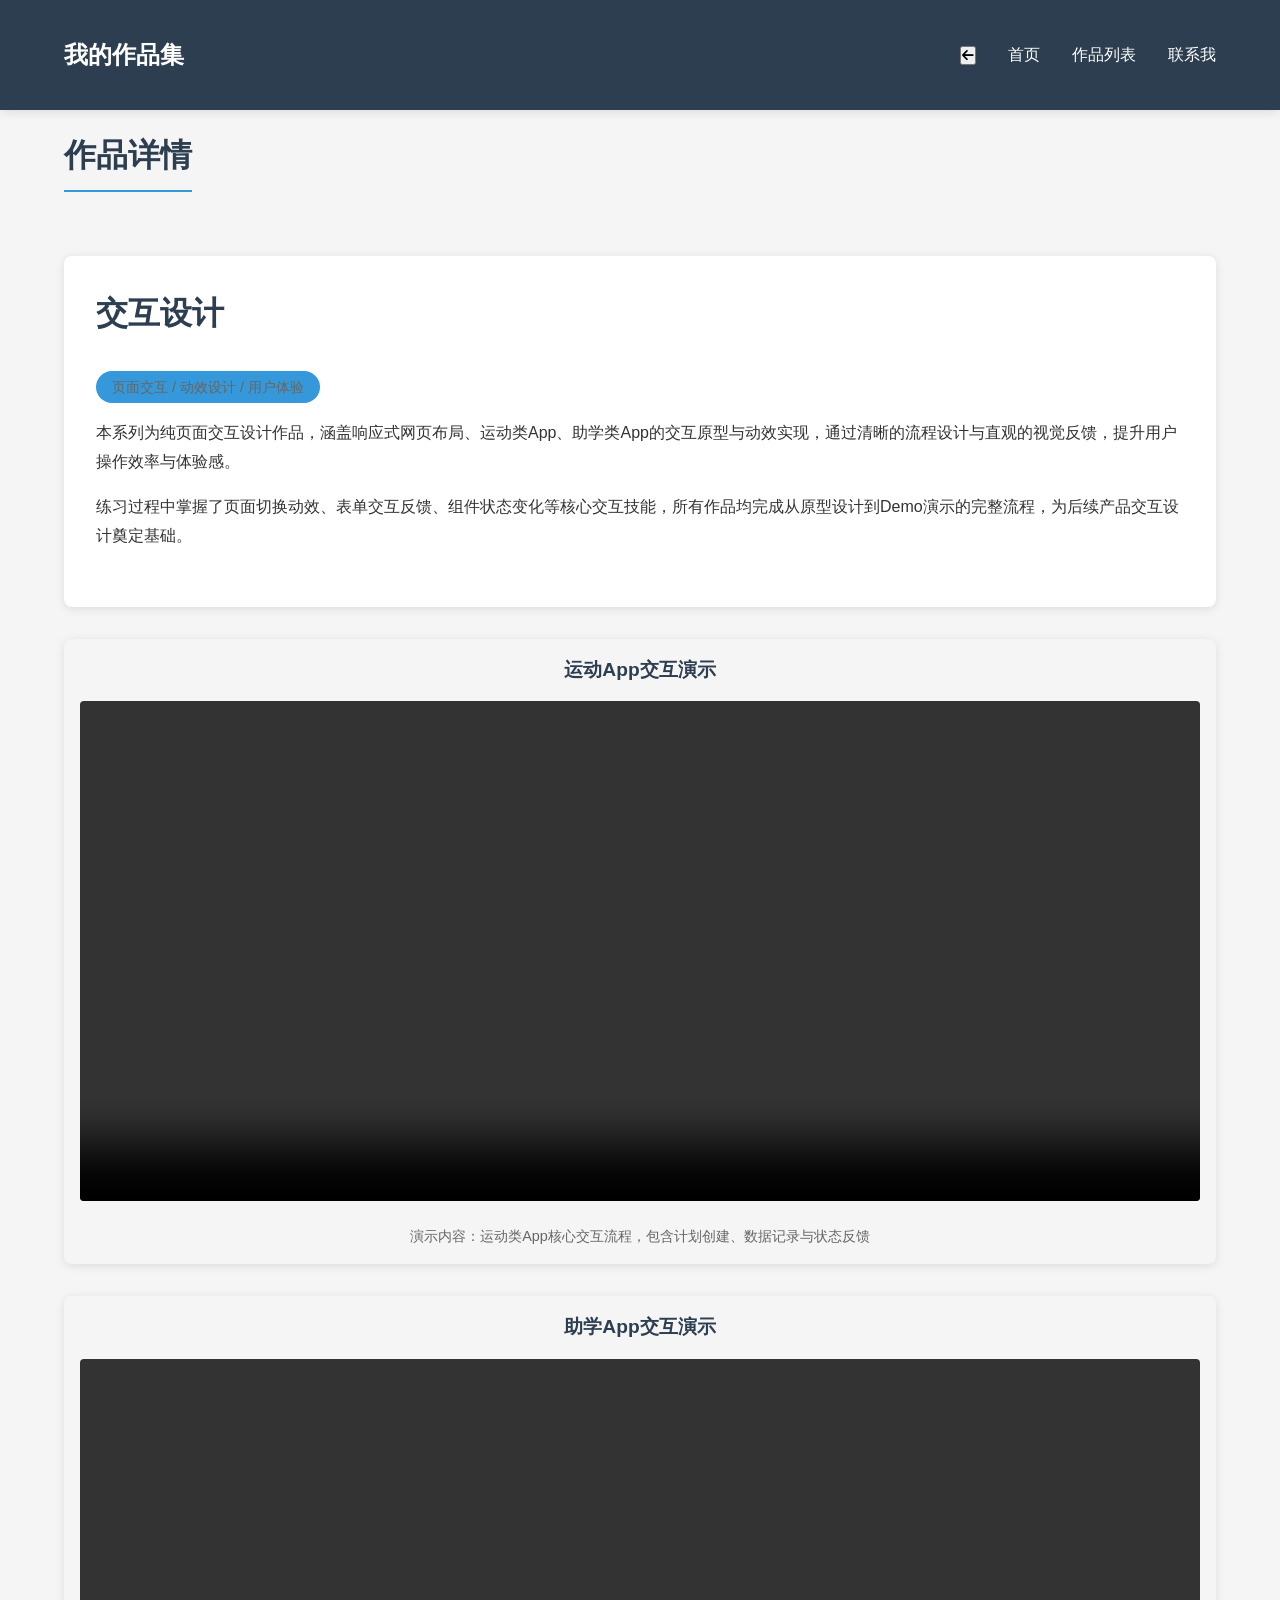
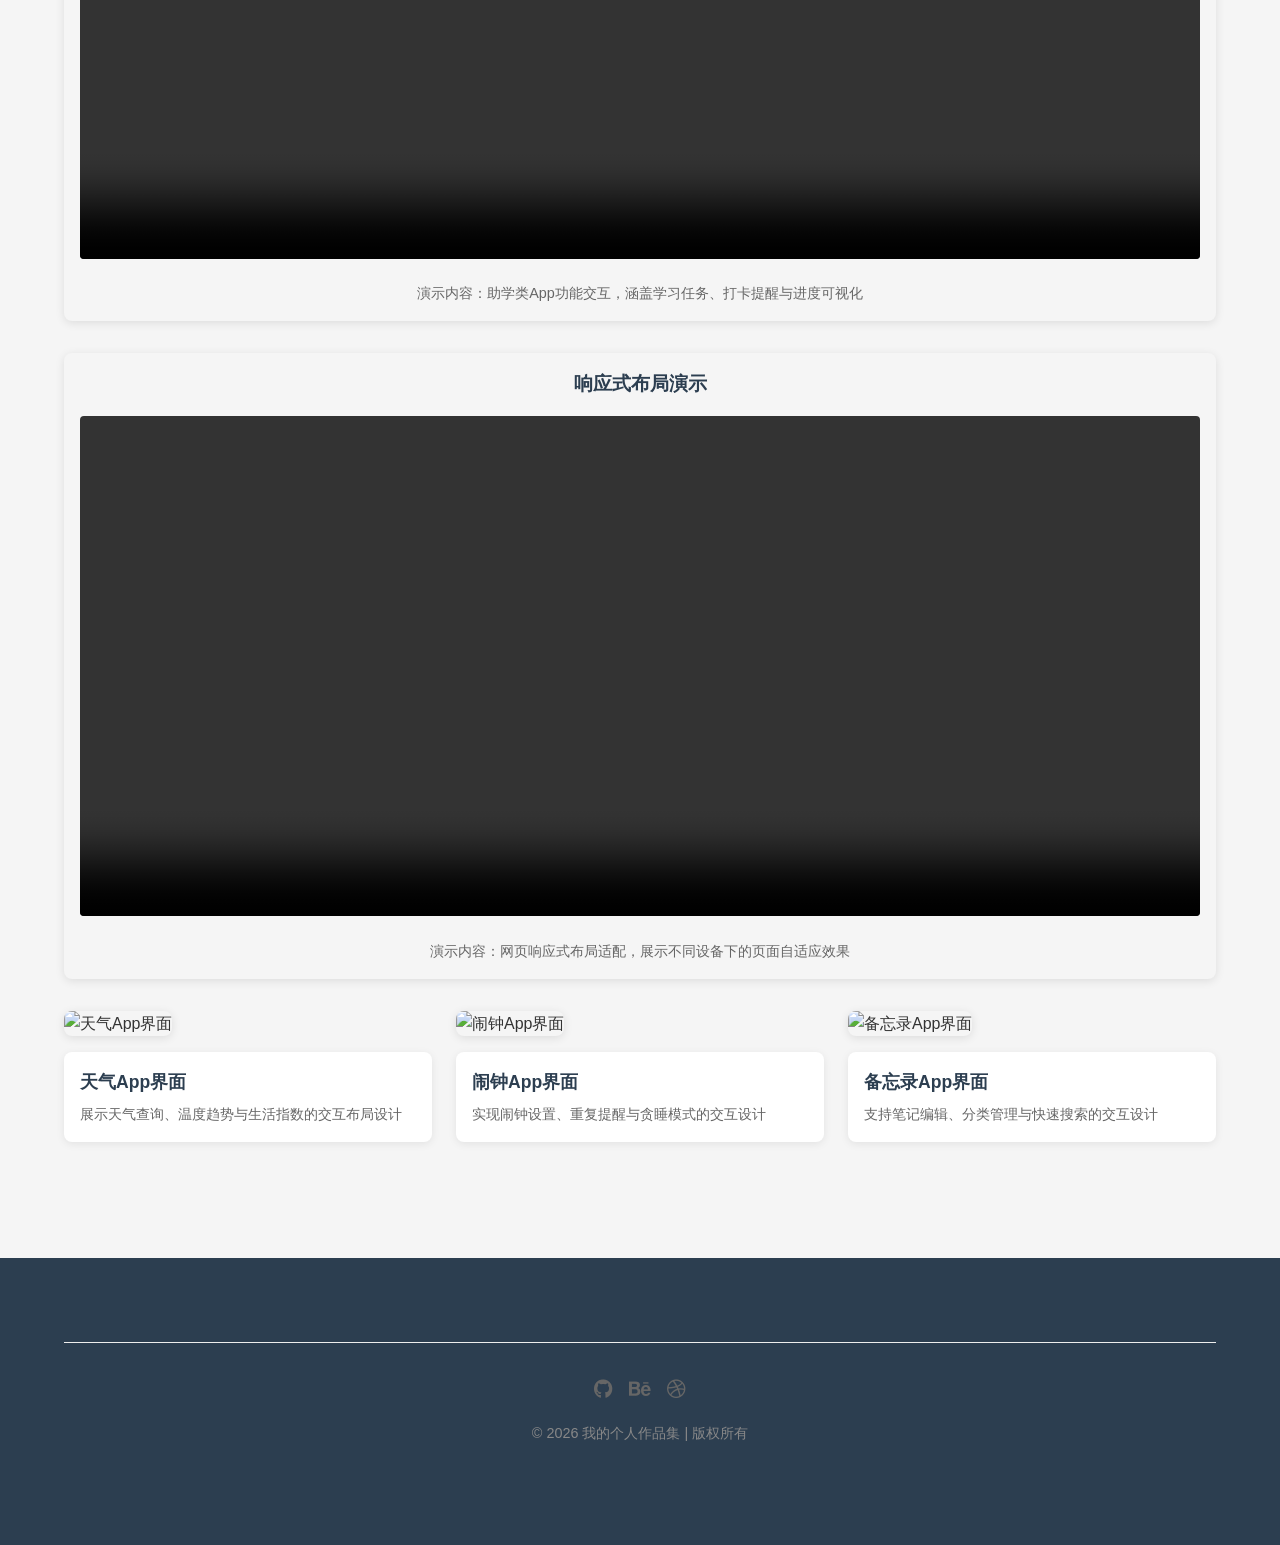
==== work-detail-interaction.html @ 2df8d317 "上传作品集网站文件" ====
<!DOCTYPE html>
<html lang="zh-CN">
<head>
  <meta charset="UTF-8">
  <meta name="viewport" content="width=device-width, initial-scale=1.0">
  <title>个人作品集 - 交互设计</title>
  <link rel="stylesheet" href="css/style.css">
  <link rel="stylesheet" href="https://cdnjs.cloudflare.com/ajax/libs/font-awesome/6.4.0/css/all.min.css">
  <script src="js/common.js"></script>
  <style>
    /* 交互设计详情页专属样式 */
    .container {
      width: 90%;
      max-width: 1200px;
      margin: 0 auto;
      padding: 20px 0;
    }
    /* 视频容器样式 */
    .video-container {
      margin: 2rem 0;
      width: 100%;
      background: #f5f5f5;
      border-radius: 8px;
      padding: 1rem;
      box-shadow: 0 2px 10px rgba(0,0,0,0.1);
    }
    .video-container:not(:last-of-type) {
      margin-bottom: 2rem;
    }
    .video-container video {
      width: 100%;
      height: auto;
      border-radius: 4px;
      max-height: 500px;
    }
    .video-title {
      text-align: center;
      color: #2c3e50;
      margin-bottom: 1rem;
      font-size: 1.2rem;
    }
    .video-desc {
      margin-top: 1rem;
      color: #666;
      font-size: 0.9rem;
      text-align: center;
    }
    /* 三张图片并排样式 */
    .images-row {
      margin: 2rem 0;
      display: grid;
      grid-template-columns: repeat(3, 1fr);
      gap: 1.5rem;
    }
    .image-item {
      width: 100%;
    }
    .image-item img {
      width: 100%;
      height: 850px; /* 适配竖版图片高度 */
      border-radius: 8px;
      box-shadow: 0 2px 10px rgba(0,0,0,0.1);
      object-fit: cover;
      cursor: pointer;
      background-color: #f5f5f5;
    }
    .image-desc {
      padding: 1rem;
      background: #fff;
      border-radius: 8px;
      box-shadow: 0 2px 8px rgba(0,0,0,0.08);
      margin-top: 1rem;
    }
    .image-desc h4 {
      color: #2c3e50;
      margin-bottom: 0.5rem;
      font-size: 1.1rem;
    }
    .image-desc p {
      color: #666;
      font-size: 0.9rem;
      line-height: 1.5;
    }
    /* 响应式适配（小屏自动变一列） */
    @media (max-width: 768px) {
      .images-row {
        grid-template-columns: 1fr;
      }
      .image-item img {
        height: auto;
        max-height: 500px;
      }
      .video-container video {
        max-height: 300px;
      }
    }
  </style>
</head>
<body>
<!-- 导航栏 -->
<header>
  <div class="container">
    <nav class="navbar">
      <a href="index.html" class="logo">我的作品集</a>
      <ul class="nav-links">
        <li><button class="back-btn" onclick="goBack()"><i class="fas fa-arrow-left"></i></button></li>
        <li><a href="index.html">首页</a></li>
        <li><a href="works.html">作品列表</a></li>
        <li><a href="contact.html">联系我</a></li>
      </ul>
    </nav>
  </div>
</header>

<!-- 主内容区 -->
<main class="container">
  <h1 class="section-title">作品详情</h1>

  <!-- 1. 文字介绍（置顶） -->
  <div class="work-detail" style="margin: 2rem 0;">
    <div class="work-detail-content">
      <h2>交互设计</h2>
      <span class="category" style="display: inline-block; margin: 1rem 0; color: #666;">页面交互 / 动效设计 / 用户体验</span>
      <p style="line-height: 1.8; color: #333; margin-bottom: 1rem;">
        本系列为纯页面交互设计作品，涵盖响应式网页布局、运动类App、助学类App的交互原型与动效实现，通过清晰的流程设计与直观的视觉反馈，提升用户操作效率与体验感。
      </p>
      <p style="line-height: 1.8; color: #333;">
        练习过程中掌握了页面切换动效、表单交互反馈、组件状态变化等核心交互技能，所有作品均完成从原型设计到Demo演示的完整流程，为后续产品交互设计奠定基础。
      </p>
    </div>
  </div>

  <!-- 2. 第一个视频：运动app演示 -->
  <div class="video-container">
    <h3 class="video-title">运动App交互演示</h3>
    <video controls>
      <source src="/MyPortfolio/videos/运动app演示.mp4" type="video/mp4">
      您的浏览器不支持HTML5视频播放，请更换现代浏览器重试（本地文件可直接打开查看）
    </video>
    <p class="video-desc">演示内容：运动类App核心交互流程，包含计划创建、数据记录与状态反馈</p>
  </div>

  <!-- 3. 第二个视频：助学app演示 -->
  <div class="video-container">
    <h3 class="video-title">助学App交互演示</h3>
    <video controls>
      <source src="/MyPortfolio/videos/助学app演示.mp4" type="video/mp4">
      您的浏览器不支持HTML5视频播放，请更换现代浏览器重试
    </video>
    <p class="video-desc">演示内容：助学类App功能交互，涵盖学习任务、打卡提醒与进度可视化</p>
  </div>

  <!-- 4. 第三个视频：响应式布局演示（移到最后） -->
  <div class="video-container">
    <h3 class="video-title">响应式布局演示</h3>
    <video controls>
      <source src="/MyPortfolio/videos/响应式布局演示.mp4" type="video/mp4">
      您的浏览器不支持HTML5视频播放，请更换现代浏览器重试
    </video>
    <p class="video-desc">演示内容：网页响应式布局适配，展示不同设备下的页面自适应效果</p>
  </div>

  <!-- 5. 三张竖版图片并排 -->
  <div class="images-row">
    <!-- 第一张图：天气 -->
    <div class="image-item">
      <img src="/MyPortfolio/images/jiaohusheji/天气.png" alt="天气App界面" onclick="openPreview(this.src)">
      <div class="image-desc">
        <h4>天气App界面</h4>
        <p>展示天气查询、温度趋势与生活指数的交互布局设计</p>
      </div>
    </div>
    <!-- 第二张图：闹钟 -->
    <div class="image-item">
      <img src="/MyPortfolio/images/jiaohusheji/闹钟.png" alt="闹钟App界面" onclick="openPreview(this.src)">
      <div class="image-desc">
        <h4>闹钟App界面</h4>
        <p>实现闹钟设置、重复提醒与贪睡模式的交互设计</p>
      </div>
    </div>
    <!-- 第三张图：备忘录 -->
    <div class="image-item">
      <img src="/MyPortfolio/images/jiaohusheji/备忘录.png" alt="备忘录App界面" onclick="openPreview(this.src)">
      <div class="image-desc">
        <h4>备忘录App界面</h4>
        <p>支持笔记编辑、分类管理与快速搜索的交互设计</p>
      </div>
    </div>
  </div>
</main>

<!-- 图片预览遮罩层 -->
<div class="img-preview-overlay" id="previewOverlay" onclick="closePreview()" style="display: none; position: fixed; top: 0; left: 0; width: 100%; height: 100%; background: rgba(0,0,0,0.8); z-index: 9999; justify-content: center; align-items: center;">
  <span class="close-preview" onclick="closePreview()" style="position: absolute; top: 20px; right: 30px; color: #fff; font-size: 30px; cursor: pointer;">&times;</span>
  <div class="img-preview-content" style="max-width: 90%; max-height: 90%;">
    <img id="previewImg" src="" alt="图片预览" style="width: 100%; height: auto;">
  </div>
</div>

<!-- 页脚 -->
<footer>
  <div class="container">
    <div class="footer-content" style="text-align: center; padding: 2rem 0; border-top: 1px solid #eee; margin-top: 2rem;">
      <ul class="social-links" style="list-style: none; display: flex; justify-content: center; gap: 1rem; margin-bottom: 1rem;">
        <li><a href="#" style="color: #666; font-size: 1.2rem;"><i class="fab fa-github"></i></a></li>
        <li><a href="#" style="color: #666; font-size: 1.2rem;"><i class="fab fa-behance"></i></a></li>
        <li><a href="#" style="color: #666; font-size: 1.2rem;"><i class="fab fa-dribbble"></i></a></li>
      </ul>
      <p style="color: #888; font-size: 0.9rem;">&copy; 2026 我的个人作品集 | 版权所有</p>
    </div>
  </div>
</footer>

<!-- 交互脚本 -->
<script>
  // 返回上一页
  function goBack() {
    window.history.back();
    if (window.history.length === 1) window.location.href = 'index.html';
  }
  // 图片预览
  function openPreview(imgSrc) {
    const overlay = document.getElementById('previewOverlay');
    const previewImg = document.getElementById('previewImg');
    previewImg.src = imgSrc;
    overlay.style.display = 'flex';
    document.body.style.overflow = 'hidden';
  }
  // 关闭预览
  function closePreview() {
    const overlay = document.getElementById('previewOverlay');
    overlay.style.display = 'none';
    document.body.style.overflow = 'auto';
  }
  // ESC键关闭预览
  document.addEventListener('keydown', e => {
    if (e.key === 'Escape') closePreview();
  });
</script>
</body>
</html>
---- css/style.css ----
/* ȫ����ʽ���� */
* {
    margin: 0;
    padding: 0;
    box-sizing: border-box;
    font-family: 'Segoe UI', Tahoma, Geneva, Verdana, sans-serif;
}

/* ȫ�ֱ��� */
:root {
    --primary-color: #2c3e50;
    --secondary-color: #3498db;
    --hover-color: #2980b9;
    --text-color: #333;
    --light-color: #f5f5f5;
    --white-color: #fff;
    --shadow: 0 2px 10px rgba(0,0,0,0.1);
}

/* ҳ�������ʽ */
body {
    color: var(--text-color);
    line-height: 1.6;
    background-color: var(--light-color);
}

.container {
    max-width: 1200px;
    margin: 0 auto;
    padding: 0 20px;
}

/* ��������ʽ */
header {
    background-color: var(--primary-color);
    padding: 1rem 0;
    position: sticky;
    top: 0;
    z-index: 100;
    box-shadow: var(--shadow);
}

.navbar {
    display: flex;
    justify-content: space-between;
    align-items: center;
}

.logo {
    color: var(--white-color);
    font-size: 1.5rem;
    font-weight: bold;
    text-decoration: none;
}

.nav-links {
    display: flex;
    list-style: none;
}

.nav-links li {
    margin-left: 2rem;
}

.nav-links a {
    color: var(--white-color);
    text-decoration: none;
    font-size: 1rem;
    transition: color 0.3s ease;
}

.nav-links a:hover {
    color: var(--secondary-color);
}

/* ����������ʽ */
main {
    padding: 4rem 0;
    min-height: calc(100vh - 180px);
}

.section-title {
    font-size: 2rem;
    margin-bottom: 2rem;
    color: var(--primary-color);
    border-bottom: 2px solid var(--secondary-color);
    padding-bottom: 0.5rem;
    display: inline-block;
}

/* ��ҳ��ʽ */
.hero {
    display: flex;
    align-items: center;
    justify-content: space-between;
    margin-bottom: 4rem;
}

.hero-content {
    flex: 1;
    padding-right: 2rem;
}

.hero-content h1 {
    font-size: 2.5rem;
    margin-bottom: 1rem;
    color: var(--primary-color);
}

.hero-content p {
    font-size: 1.1rem;
    margin-bottom: 2rem;
    color: #666;
}

.cta-btn {
    display: inline-block;
    padding: 0.8rem 2rem;
    background-color: var(--secondary-color);
    color: var(--white-color);
    text-decoration: none;
    border-radius: 4px;
    transition: background-color 0.3s ease;
}

.cta-btn:hover {
    background-color: var(--hover-color);
}

.hero-img {
    flex: 1;
    text-align: center;
}

.hero-img img {
    max-width: 400px;
    border-radius: 8px;
    box-shadow: var(--shadow);
}

.featured-works {
    margin-top: 4rem;
}

.work-card {
    display: inline-block;
    width: 30%;
    margin: 1.5%;
    background-color: var(--white-color);
    border-radius: 8px;
    box-shadow: var(--shadow);
    overflow: hidden;
    transition: transform 0.3s ease;
}

.work-card:hover {
    transform: translateY(-5px);
}

/* �Ż���Ʒ��ƬͼƬ */
.work-card img {
    width: 100%;
    height: 220px; /* ��߸߶ȣ�չʾ������ */
    object-fit: cover;
    transition: transform 0.3s ease;
}

.work-card:hover img {
    transform: scale(1.02);
}

.work-card-content {
    padding: 1.5rem;
}

.work-card h3 {
    margin-bottom: 0.5rem;
    color: var(--primary-color);
}

.work-card p {
    color: #666;
    margin-bottom: 1rem;
}

.view-btn {
    display: inline-block;
    padding: 0.5rem 1.5rem;
    background-color: var(--primary-color);
    color: var(--white-color);
    text-decoration: none;
    border-radius: 4px;
    font-size: 0.9rem;
    transition: background-color 0.3s ease;
}

.view-btn:hover {
    background-color: #1a252f;
}

/* ��Ʒ�б�ҳ��ʽ */
.works-grid {
    display: flex;/* ����Flex���Բ��֣�����Ԫ�أ�work-card���������� */
    flex-wrap: wrap;/* ���ģ���Ԫ�س�����������ʱ�Զ����У��������п�Ƭ�ἷ��һ�� */
    gap: 2rem;
}

.works-grid .work-card {
    width: calc(33.333% - 1.333rem);/* ���ģ�����ÿ����Ƭ�Ŀ��ȣ���֤ÿ��3�� */
    margin: 0;
}

/* ��Ʒ����ҳ��ʽ */
.work-detail {
    display: flex;
    gap: 3rem;
    background-color: var(--white-color);
    padding: 2rem;
    border-radius: 8px;
    box-shadow: var(--shadow);
}

.work-detail-img {
    flex: 1;
}

.work-detail-img img {
    width: 100%;
    border-radius: 8px;
    box-shadow: var(--shadow);
}

.work-detail-content {
    flex: 1;
}

.work-detail-content h2 {
    font-size: 2rem;
    margin-bottom: 1rem;
    color: var(--primary-color);
}

.work-detail-content .category {
    display: inline-block;
    padding: 0.3rem 1rem;
    background-color: var(--secondary-color);
    color: var(--white-color);
    border-radius: 20px;
    font-size: 0.9rem;
    margin-bottom: 1.5rem;
}

.work-detail-content p {
    margin-bottom: 1.5rem;
    line-height: 1.8;
}

/* ========== �����Ż�������ͼƬ������ʽ ========== */
/* ��ƷͼƬ������ʽ���޸�����ͼ��ʾ��ȫ�� */
.work-gallery {
    margin: 2rem 0;
}

.gallery-title {
    font-size: 1.5rem;
    color: var(--primary-color);
    margin-bottom: 1rem;
}

.gallery-grid {
    display: grid;
    grid-template-columns: repeat(auto-fit, minmax(280px, 1fr));
    gap: 1.5rem;
    margin-top: 1rem;
}

.gallery-item {
    border-radius: 8px;
    overflow: hidden;
    cursor: pointer;
    position: relative;
    height: 280px;
    transition: all 0.3s ease;
    background-color: #f5f5f5;
}

.gallery-item img {
    width: 100%;
    height: 100%;
    object-fit: contain; /* ���ģ�������ʾ����ͼ�����ü� */
    object-position: center;
    transition: transform 0.3s ease;
}

.gallery-item:hover img {
    transform: scale(1.05);
}

.gallery-item .caption {
    position: absolute;
    bottom: 0;
    left: 0;
    right: 0;
    padding: 0.8rem;
    background: linear-gradient(transparent, rgba(0,0,0,0.7));
    color: white;
    font-size: 0.9rem;
    opacity: 0;
    transition: opacity 0.3s ease;
}

.gallery-item:hover .caption {
    opacity: 1;
}

/* ����ҳ��ͼ��ʽ�Ż����޸�����ͼ��ʾ��ȫ�� */
.main-work-img {
    width: 100%;
    max-height: 70vh; /* �������߶ȣ�����ռ����Ļ */
    object-fit: contain; /* ���ģ�������ʾ����ͼ */
    object-position: center;
    border-radius: 8px;
    box-shadow: var(--shadow);
    margin-bottom: 2rem;
    cursor: pointer;
    background-color: #f5f5f5;
    overflow-y: auto; /* ����ͼ������� */
}

/* ͼƬԤ�����֣��Ż�����ͼԤ���� */
.img-preview-overlay {
    position: fixed;
    top: 0;
    left: 0;
    right: 0;
    bottom: 0;
    background: rgba(0,0,0,0.9);
    display: none;
    justify-content: center;
    align-items: center;
    z-index: 999;
    padding: 2rem;
}

.img-preview-content {
    max-width: 95%;
    max-height: 95%;
}

.img-preview-content img {
    max-width: 100%;
    max-height: 90vh; /* Ԥ��ͼ��������Ļ�߶� */
    object-fit: contain; /* ���ģ�Ԥ��ʱ������ʾ����ͼ */
    border-radius: 8px;
}

.close-preview {
    position: absolute;
    top: 2rem;
    right: 2rem;
    color: white;
    font-size: 2rem;
    cursor: pointer;
    z-index: 1000;
}

/* ��ϵҳ��ʽ */
.contact-container {
    display: flex;
    gap: 3rem;
}

.contact-info {
    flex: 1;
}

.contact-info .info-item {
    display: flex;
    align-items: center;
    margin-bottom: 2rem;
}

.info-item i {
    font-size: 1.5rem;
    color: var(--secondary-color);
    margin-right: 1rem;
}

.info-item h3 {
    margin-bottom: 0.5rem;
    color: var(--primary-color);
}

.info-item p {
    color: #666;
}

.contact-form {
    flex: 1;
    background-color: var(--white-color);
    padding: 2rem;
    border-radius: 8px;
    box-shadow: var(--shadow);
}

.form-group {
    margin-bottom: 1.5rem;
}

.form-group label {
    display: block;
    margin-bottom: 0.5rem;
    color: var(--primary-color);
    font-weight: 500;
}

.form-group input,
.form-group textarea {
    width: 100%;
    padding: 0.8rem;
    border: 1px solid #ddd;
    border-radius: 4px;
    font-size: 1rem;
    transition: border-color 0.3s ease;
}

.form-group input:focus,
.form-group textarea:focus {
    outline: none;
    border-color: var(--secondary-color);
}

.submit-btn {
    padding: 0.8rem 2rem;
    background-color: var(--secondary-color);
    color: var(--white-color);
    border: none;
    border-radius: 4px;
    font-size: 1rem;
    cursor: pointer;
    transition: background-color 0.3s ease;
}

.submit-btn:hover {
    background-color: var(--hover-color);
}

/* ҳ����ʽ */
footer {
    background-color: var(--primary-color);
    color: var(--white-color);
    padding: 2rem 0;
    text-align: center;
    margin-top: 4rem;
}

.footer-content {
    margin-bottom: 1rem;
}

.social-links {
    list-style: none;
    display: flex;
    justify-content: center;
    gap: 1.5rem;
    margin-bottom: 1.5rem;
}

.social-links a {
    color: var(--white-color);
    font-size: 1.2rem;
    transition: color 0.3s ease;
}

.social-links a:hover {
    color: var(--secondary-color);
}

/* ��Ӧʽ��ʽ */
@media (max-width: 768px) {
    .hero {
        flex-direction: column;
        text-align: center;
    }

    .hero-content {
        padding-right: 0;
        margin-bottom: 2rem;
    }

    .work-card {
        width: 45%;
    }

    .works-grid .work-card {
        width: calc(50% - 1rem);
    }

    .work-detail,
    .contact-container {
        flex-direction: column;
    }

    /* �ƶ���ͼƬ���� */
    .gallery-grid {
        grid-template-columns: repeat(auto-fill, minmax(150px, 1fr));
    }

    .gallery-item {
        height: 220px;
    }

    .main-work-img {
        max-height: 50vh; /* �ƶ��˽�����ͼ�߶� */
    }

    .close-preview {
        top: 1rem;
        right: 1rem;
        font-size: 1.5rem;
    }
}

@media (max-width: 480px) {
    .navbar {
        flex-direction: column;
    }

    .nav-links {
        flex-direction: column;
        text-align: center;
        margin-top: 1rem;
    }

    .nav-links li {
        margin: 0.5rem 0;
    }

    .work-card {
        width: 100%;
    }

    .works-grid .work-card {
        width: 100%;
    }

    .hero-img img {
        max-width: 100%;
    }

    /* С��ͼƬ���� */
    .gallery-grid {
        grid-template-columns: repeat(auto-fill, minmax(100%, 1fr));
    }

    .gallery-item {
        height: 200px;
    }
}
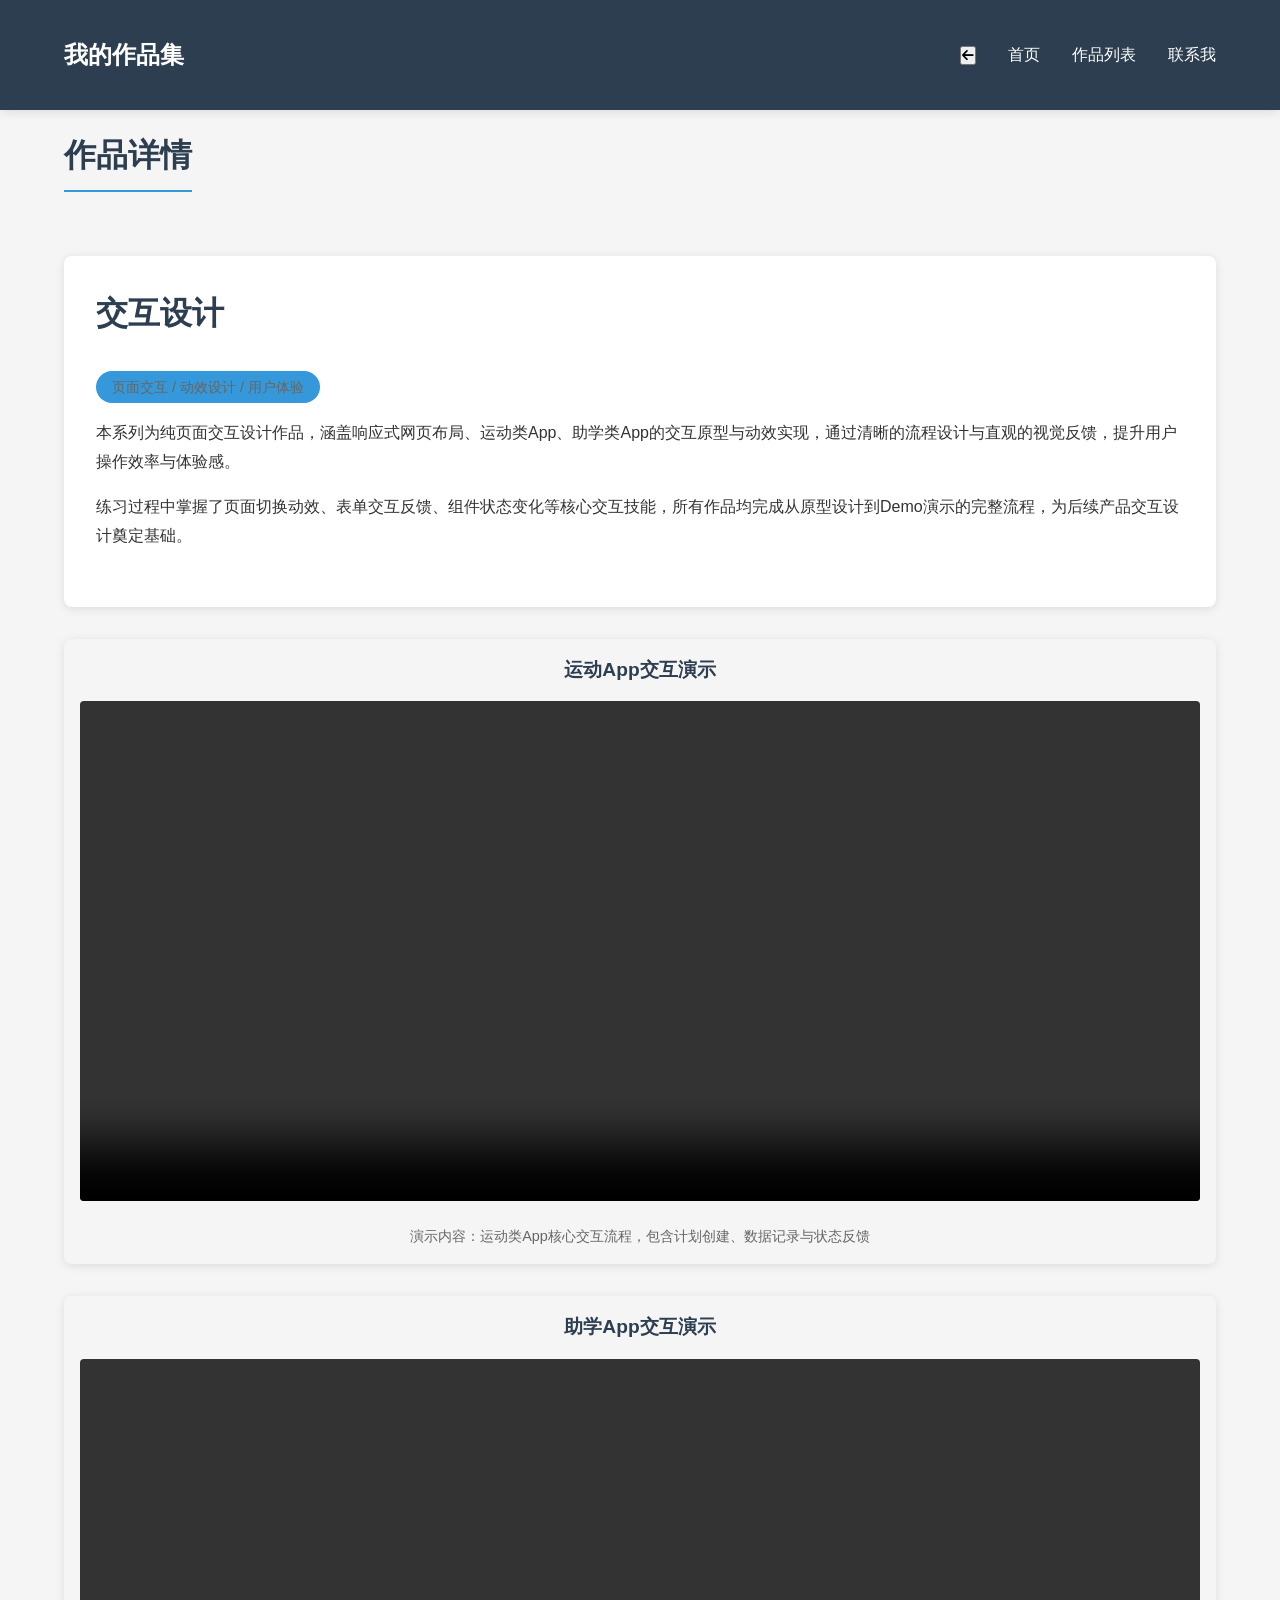
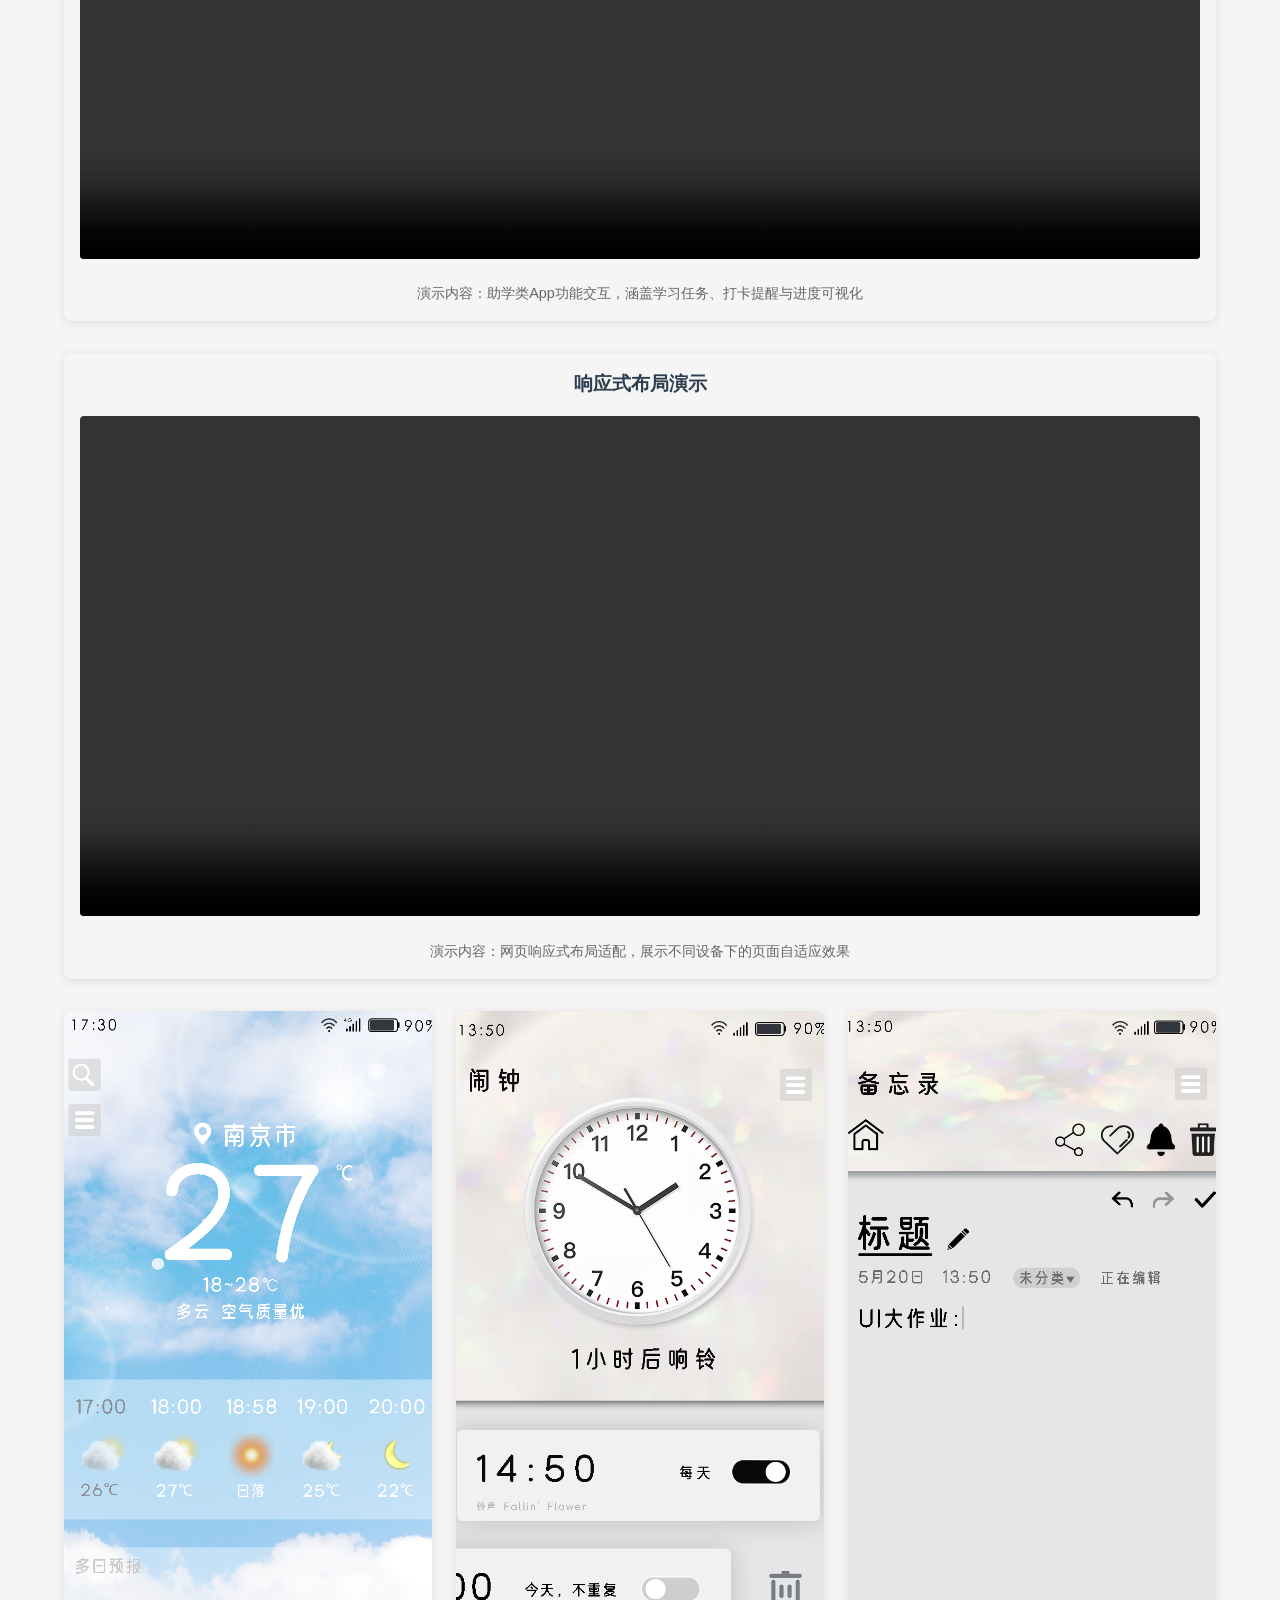
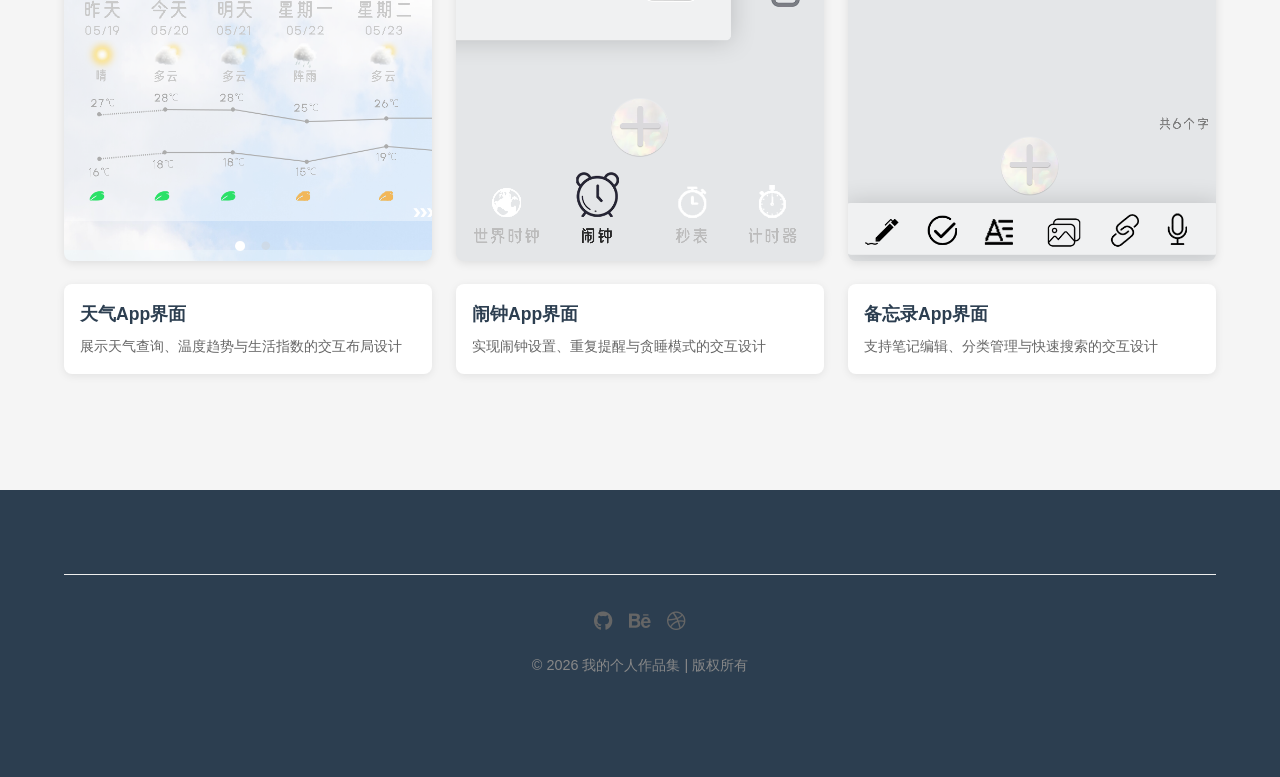
==== commit a71bba45: "Update work-detail-interaction.html" ====
--- a/work-detail-interaction.html
+++ b/work-detail-interaction.html
@@ -164,7 +164,7 @@
   <div class="images-row">
     <!-- 第一张图：天气 -->
     <div class="image-item">
-      <img src="/MyPortfolio/images/jiaohusheji/天气.png" alt="天气App界面" onclick="openPreview(this.src)">
+      <img src="jiaohusheji/天气.png" alt="天气App界面" onclick="openPreview(this.src)">
       <div class="image-desc">
         <h4>天气App界面</h4>
         <p>展示天气查询、温度趋势与生活指数的交互布局设计</p>
@@ -172,7 +172,7 @@
     </div>
     <!-- 第二张图：闹钟 -->
     <div class="image-item">
-      <img src="/MyPortfolio/images/jiaohusheji/闹钟.png" alt="闹钟App界面" onclick="openPreview(this.src)">
+      <img src="jiaohusheji/闹钟.png" alt="闹钟App界面" onclick="openPreview(this.src)">
       <div class="image-desc">
         <h4>闹钟App界面</h4>
         <p>实现闹钟设置、重复提醒与贪睡模式的交互设计</p>
@@ -180,7 +180,7 @@
     </div>
     <!-- 第三张图：备忘录 -->
     <div class="image-item">
-      <img src="/MyPortfolio/images/jiaohusheji/备忘录.png" alt="备忘录App界面" onclick="openPreview(this.src)">
+      <img src="jiaohusheji/备忘录.png" alt="备忘录App界面" onclick="openPreview(this.src)">
       <div class="image-desc">
         <h4>备忘录App界面</h4>
         <p>支持笔记编辑、分类管理与快速搜索的交互设计</p>
@@ -238,4 +238,4 @@
   });
 </script>
 </body>
-</html>+</html>
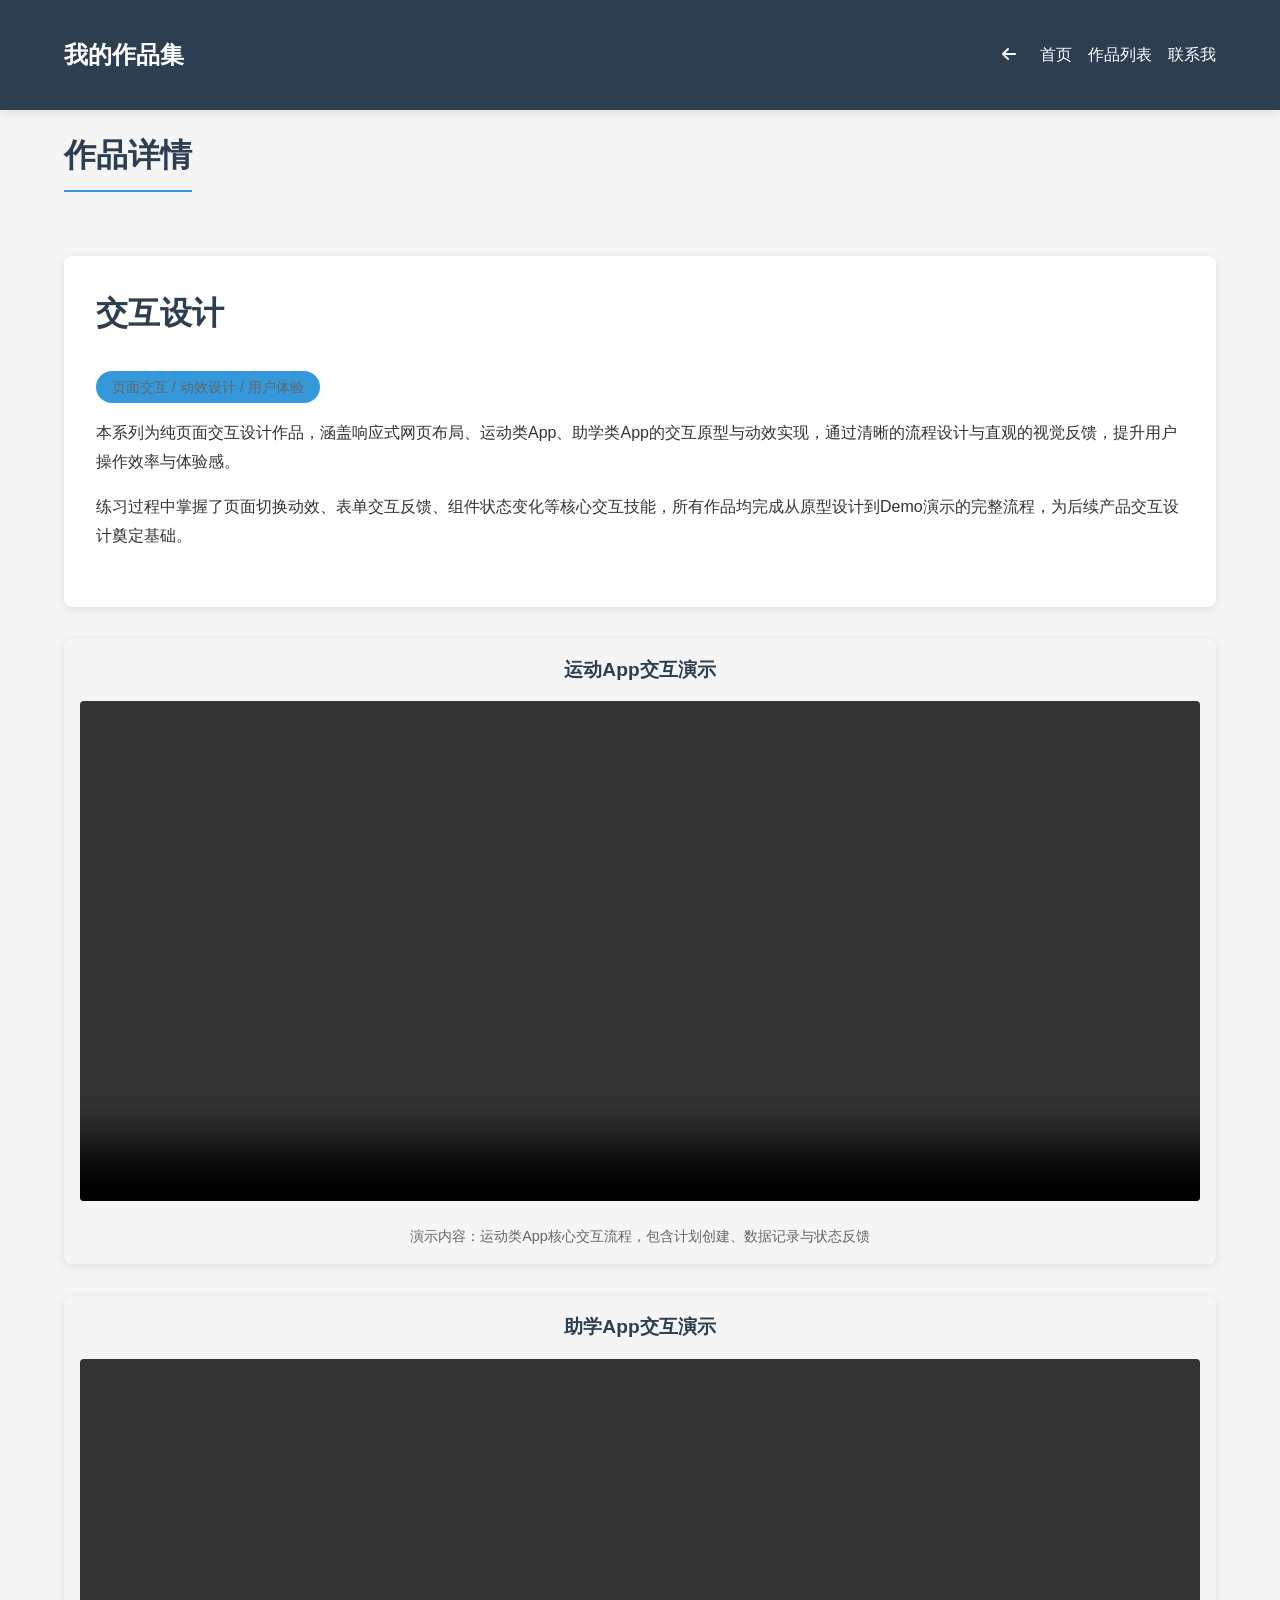
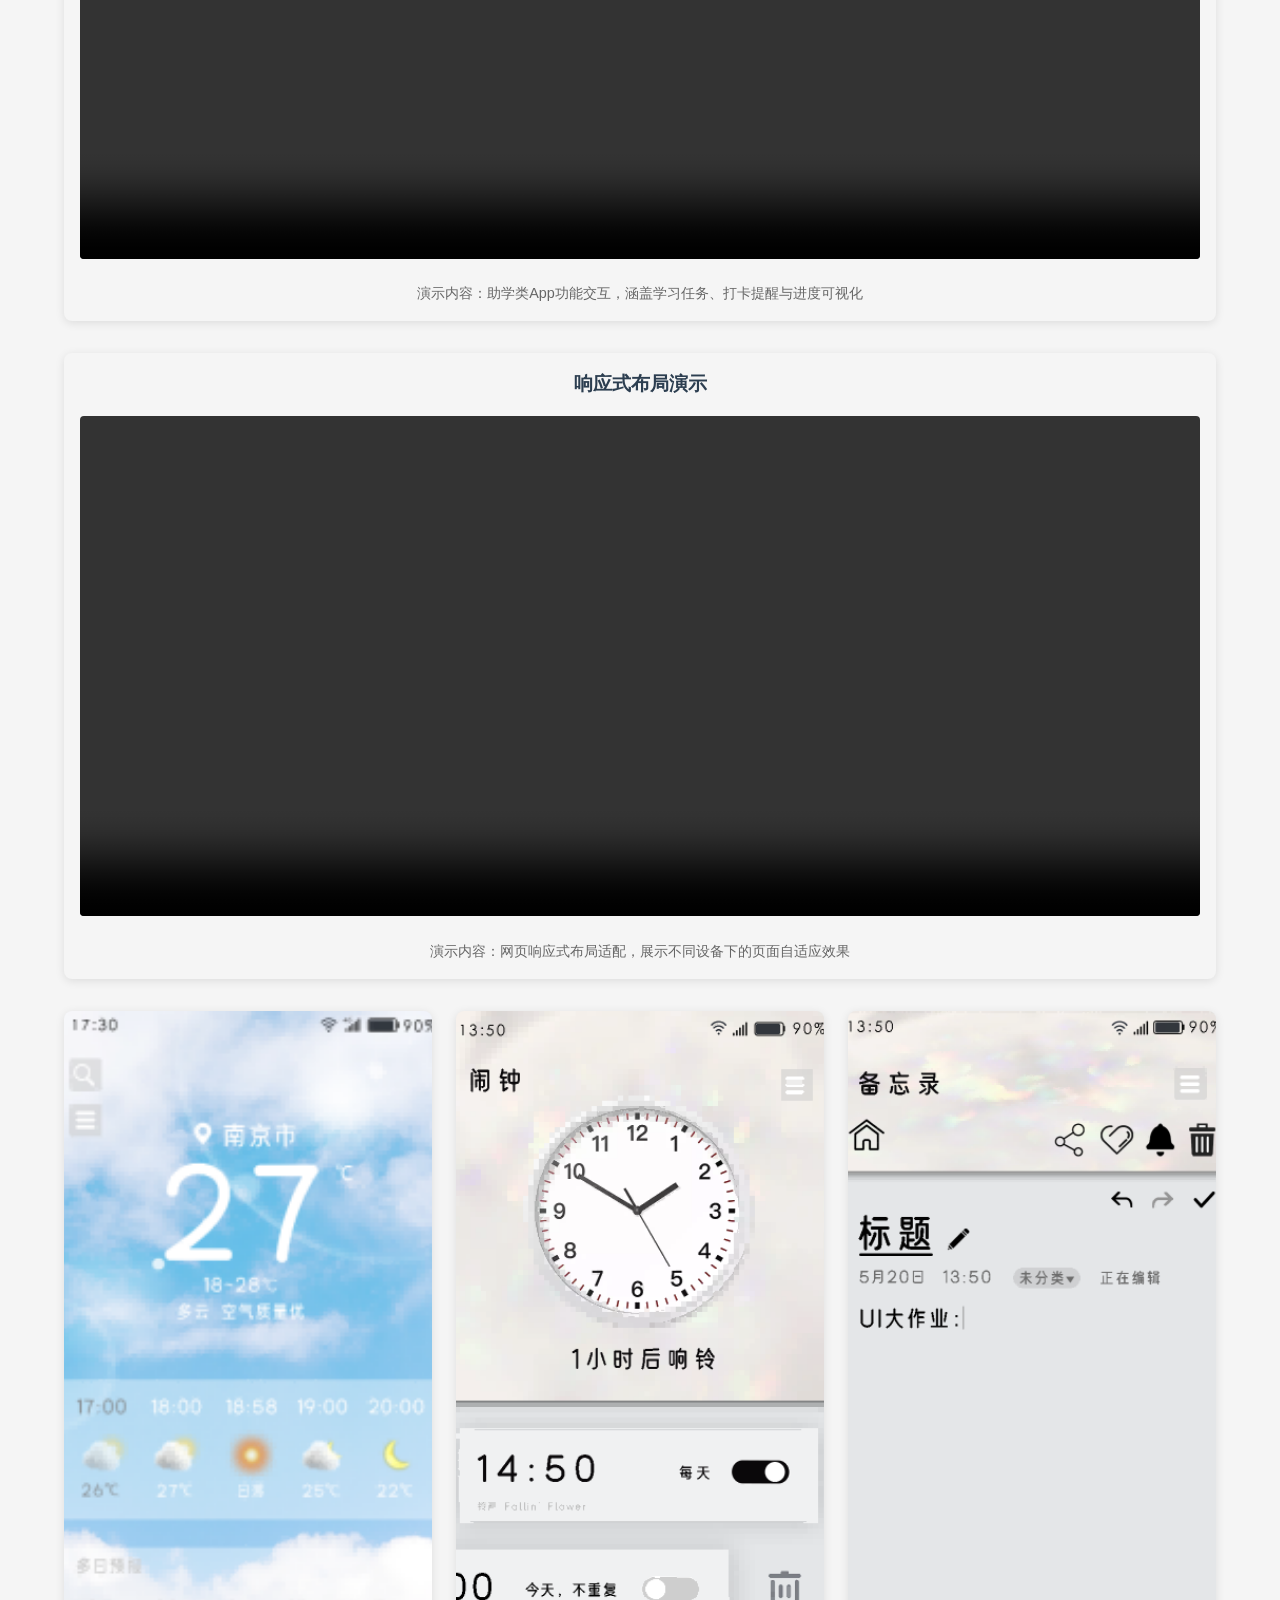
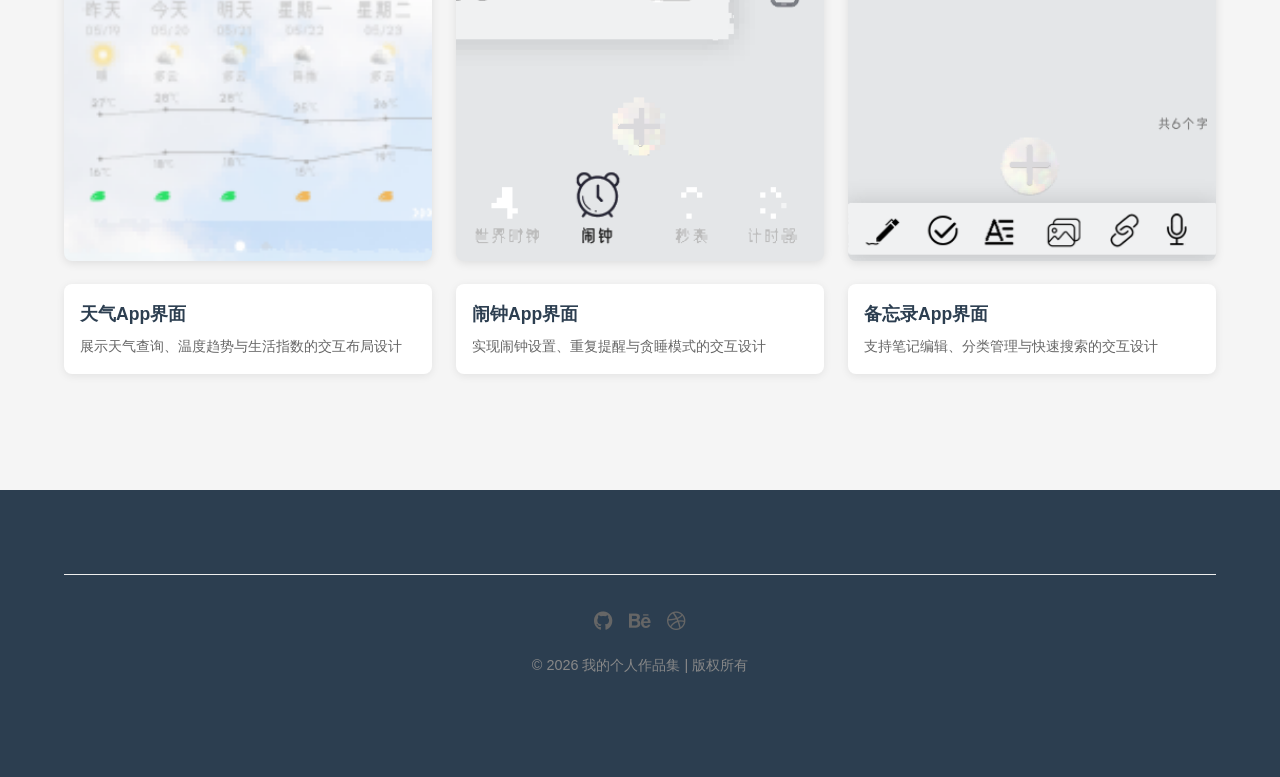
==== commit 902eca8e: "交互设计" ====
--- a/work-detail-interaction.html
+++ b/work-detail-interaction.html
@@ -164,7 +164,7 @@
   <div class="images-row">
     <!-- 第一张图：天气 -->
     <div class="image-item">
-      <img src="jiaohusheji/天气.png" alt="天气App界面" onclick="openPreview(this.src)">
+      <img src="jiaohusheji/天气.png" alt="天气App界面" onclick="openPreview(this.src)" loading="lazy">
       <div class="image-desc">
         <h4>天气App界面</h4>
         <p>展示天气查询、温度趋势与生活指数的交互布局设计</p>
@@ -172,7 +172,7 @@
     </div>
     <!-- 第二张图：闹钟 -->
     <div class="image-item">
-      <img src="jiaohusheji/闹钟.png" alt="闹钟App界面" onclick="openPreview(this.src)">
+      <img src="jiaohusheji/闹钟.png" alt="闹钟App界面" onclick="openPreview(this.src)" loading="lazy">
       <div class="image-desc">
         <h4>闹钟App界面</h4>
         <p>实现闹钟设置、重复提醒与贪睡模式的交互设计</p>
@@ -180,7 +180,7 @@
     </div>
     <!-- 第三张图：备忘录 -->
     <div class="image-item">
-      <img src="jiaohusheji/备忘录.png" alt="备忘录App界面" onclick="openPreview(this.src)">
+      <img src="jiaohusheji/备忘录.png" alt="备忘录App界面" onclick="openPreview(this.src)" loading="lazy">
       <div class="image-desc">
         <h4>备忘录App界面</h4>
         <p>支持笔记编辑、分类管理与快速搜索的交互设计</p>
--- a/css/style.css
+++ b/css/style.css
@@ -1,4 +1,4 @@
-/* ȫ����ʽ���� */
+/* 全局样式重置 */
 * {
     margin: 0;
     padding: 0;
@@ -6,7 +6,7 @@
     font-family: 'Segoe UI', Tahoma, Geneva, Verdana, sans-serif;
 }
 
-/* ȫ�ֱ��� */
+/* 全局变量 */
 :root {
     --primary-color: #2c3e50;
     --secondary-color: #3498db;
@@ -17,7 +17,7 @@
     --shadow: 0 2px 10px rgba(0,0,0,0.1);
 }
 
-/* ҳ�������ʽ */
+/* 页面基础样式 */
 body {
     color: var(--text-color);
     line-height: 1.6;
@@ -30,7 +30,7 @@
     padding: 0 20px;
 }
 
-/* ��������ʽ */
+/* 导航栏样式 */
 header {
     background-color: var(--primary-color);
     padding: 1rem 0;
@@ -56,10 +56,27 @@
 .nav-links {
     display: flex;
     list-style: none;
+    align-items: center; /* 新增：让返回键和导航文字垂直居中 */
 }
 
 .nav-links li {
-    margin-left: 2rem;
+    margin-left: 1rem; /* 修改：缩小间距，适配手机端 */
+}
+
+/* 新增：返回键按钮样式 */
+.back-btn {
+    background: transparent;
+    color: var(--white-color);
+    border: none;
+    padding: 5px 8px;
+    border-radius: 4px;
+    cursor: pointer;
+    font-size: 1rem;
+    transition: color 0.3s ease;
+}
+
+.back-btn:hover {
+    color: var(--secondary-color);
 }
 
 .nav-links a {
@@ -73,7 +90,7 @@
     color: var(--secondary-color);
 }
 
-/* ����������ʽ */
+/* 主内容区样式 */
 main {
     padding: 4rem 0;
     min-height: calc(100vh - 180px);
@@ -88,7 +105,7 @@
     display: inline-block;
 }
 
-/* ��ҳ��ʽ */
+/* 首页样式 */
 .hero {
     display: flex;
     align-items: center;
@@ -157,10 +174,10 @@
     transform: translateY(-5px);
 }
 
-/* �Ż���Ʒ��ƬͼƬ */
+/* 优化作品卡片图片 */
 .work-card img {
     width: 100%;
-    height: 220px; /* ��߸߶ȣ�չʾ������ */
+    height: 220px; /* 提高高度，展示更完整 */
     object-fit: cover;
     transition: transform 0.3s ease;
 }
@@ -198,19 +215,19 @@
     background-color: #1a252f;
 }
 
-/* ��Ʒ�б�ҳ��ʽ */
+/* 作品列表页样式 */
 .works-grid {
-    display: flex;/* ����Flex���Բ��֣�����Ԫ�أ�work-card���������� */
-    flex-wrap: wrap;/* ���ģ���Ԫ�س�����������ʱ�Զ����У��������п�Ƭ�ἷ��һ�� */
+    display: flex;
+    flex-wrap: wrap;
     gap: 2rem;
 }
 
 .works-grid .work-card {
-    width: calc(33.333% - 1.333rem);/* ���ģ�����ÿ����Ƭ�Ŀ��ȣ���֤ÿ��3�� */
+    width: calc(33.333% - 1.333rem);
     margin: 0;
 }
 
-/* ��Ʒ����ҳ��ʽ */
+/* 作品详情页样式 */
 .work-detail {
     display: flex;
     gap: 3rem;
@@ -255,8 +272,8 @@
     line-height: 1.8;
 }
 
-/* ========== �����Ż�������ͼƬ������ʽ ========== */
-/* ��ƷͼƬ������ʽ���޸�����ͼ��ʾ��ȫ�� */
+/* ========== 核心优化：竖版图片适配样式 ========== */
+/* 作品图片画廊样式（修复竖版图显示不全） */
 .work-gallery {
     margin: 2rem 0;
 }
@@ -287,7 +304,7 @@
 .gallery-item img {
     width: 100%;
     height: 100%;
-    object-fit: contain; /* ���ģ�������ʾ����ͼ�����ü� */
+    object-fit: contain; /* 核心：完整显示竖版图，不裁剪 */
     object-position: center;
     transition: transform 0.3s ease;
 }
@@ -313,21 +330,21 @@
     opacity: 1;
 }
 
-/* ����ҳ��ͼ��ʽ�Ż����޸�����ͼ��ʾ��ȫ�� */
+/* 详情页主图样式优化（修复竖版图显示不全） */
 .main-work-img {
     width: 100%;
-    max-height: 70vh; /* �������߶ȣ�����ռ����Ļ */
-    object-fit: contain; /* ���ģ�������ʾ����ͼ */
+    max-height: 70vh; /* 限制最大高度，避免占满屏幕 */
+    object-fit: contain; /* 核心：完整显示竖版图 */
     object-position: center;
     border-radius: 8px;
     box-shadow: var(--shadow);
     margin-bottom: 2rem;
     cursor: pointer;
     background-color: #f5f5f5;
-    overflow-y: auto; /* ����ͼ������� */
-}
-
-/* ͼƬԤ�����֣��Ż�����ͼԤ���� */
+    overflow-y: auto; /* 超长图纵向滚动 */
+}
+
+/* 图片预览遮罩（优化竖版图预览） */
 .img-preview-overlay {
     position: fixed;
     top: 0;
@@ -349,8 +366,8 @@
 
 .img-preview-content img {
     max-width: 100%;
-    max-height: 90vh; /* Ԥ��ͼ��������Ļ�߶� */
-    object-fit: contain; /* ���ģ�Ԥ��ʱ������ʾ����ͼ */
+    max-height: 90vh; /* 预览图不超出屏幕高度 */
+    object-fit: contain; /* 核心：预览时完整显示竖版图 */
     border-radius: 8px;
 }
 
@@ -364,7 +381,7 @@
     z-index: 1000;
 }
 
-/* ��ϵҳ��ʽ */
+/* 联系页样式 */
 .contact-container {
     display: flex;
     gap: 3rem;
@@ -445,7 +462,7 @@
     background-color: var(--hover-color);
 }
 
-/* ҳ����ʽ */
+/* 页脚样式 */
 footer {
     background-color: var(--primary-color);
     color: var(--white-color);
@@ -476,7 +493,7 @@
     color: var(--secondary-color);
 }
 
-/* ��Ӧʽ��ʽ */
+/* 响应式样式 */
 @media (max-width: 768px) {
     .hero {
         flex-direction: column;
@@ -501,7 +518,7 @@
         flex-direction: column;
     }
 
-    /* �ƶ���ͼƬ���� */
+    /* 移动端图片适配 */
     .gallery-grid {
         grid-template-columns: repeat(auto-fill, minmax(150px, 1fr));
     }
@@ -511,7 +528,7 @@
     }
 
     .main-work-img {
-        max-height: 50vh; /* �ƶ��˽�����ͼ�߶� */
+        max-height: 50vh; /* 移动端降低主图高度 */
     }
 
     .close-preview {
@@ -519,21 +536,44 @@
         right: 1rem;
         font-size: 1.5rem;
     }
+
+    /* 导航栏移动端适配：保留横向排列 */
+    .navbar {
+        flex-direction: row; /* 修改：取消纵向排列，保持logo和菜单左右分布 */
+        flex-wrap: wrap; /* 防止超屏 */
+    }
+
+    .logo {
+        font-size: 1.2rem; /* 缩小logo字号 */
+        margin-bottom: 0.5rem; /* 小间距，避免挤在一起 */
+        width: 100%; /* logo占满一行，菜单在下一行横向排列 */
+        text-align: center;
+    }
+
+    .nav-links {
+        width: 100%; /* 菜单占满一行 */
+        justify-content: center; /* 菜单居中排列 */
+    }
+
+    .nav-links li {
+        margin-left: 0.8rem; /* 进一步缩小间距 */
+        margin-right: 0.8rem;
+    }
+
+    .nav-links a, .back-btn {
+        font-size: 0.9rem; /* 缩小文字/按钮字号 */
+    }
 }
 
 @media (max-width: 480px) {
-    .navbar {
-        flex-direction: column;
-    }
-
-    .nav-links {
-        flex-direction: column;
-        text-align: center;
-        margin-top: 1rem;
-    }
-
+    /* 小屏导航栏优化 */
     .nav-links li {
-        margin: 0.5rem 0;
+        margin-left: 0.5rem; /* 最小间距，确保不换行 */
+        margin-right: 0.5rem;
+    }
+
+    .nav-links a, .back-btn {
+        font-size: 0.85rem; /* 进一步缩小字号 */
     }
 
     .work-card {
@@ -548,7 +588,7 @@
         max-width: 100%;
     }
 
-    /* С��ͼƬ���� */
+    /* 小屏图片适配 */
     .gallery-grid {
         grid-template-columns: repeat(auto-fill, minmax(100%, 1fr));
     }
@@ -556,4 +596,4 @@
     .gallery-item {
         height: 200px;
     }
-}+}
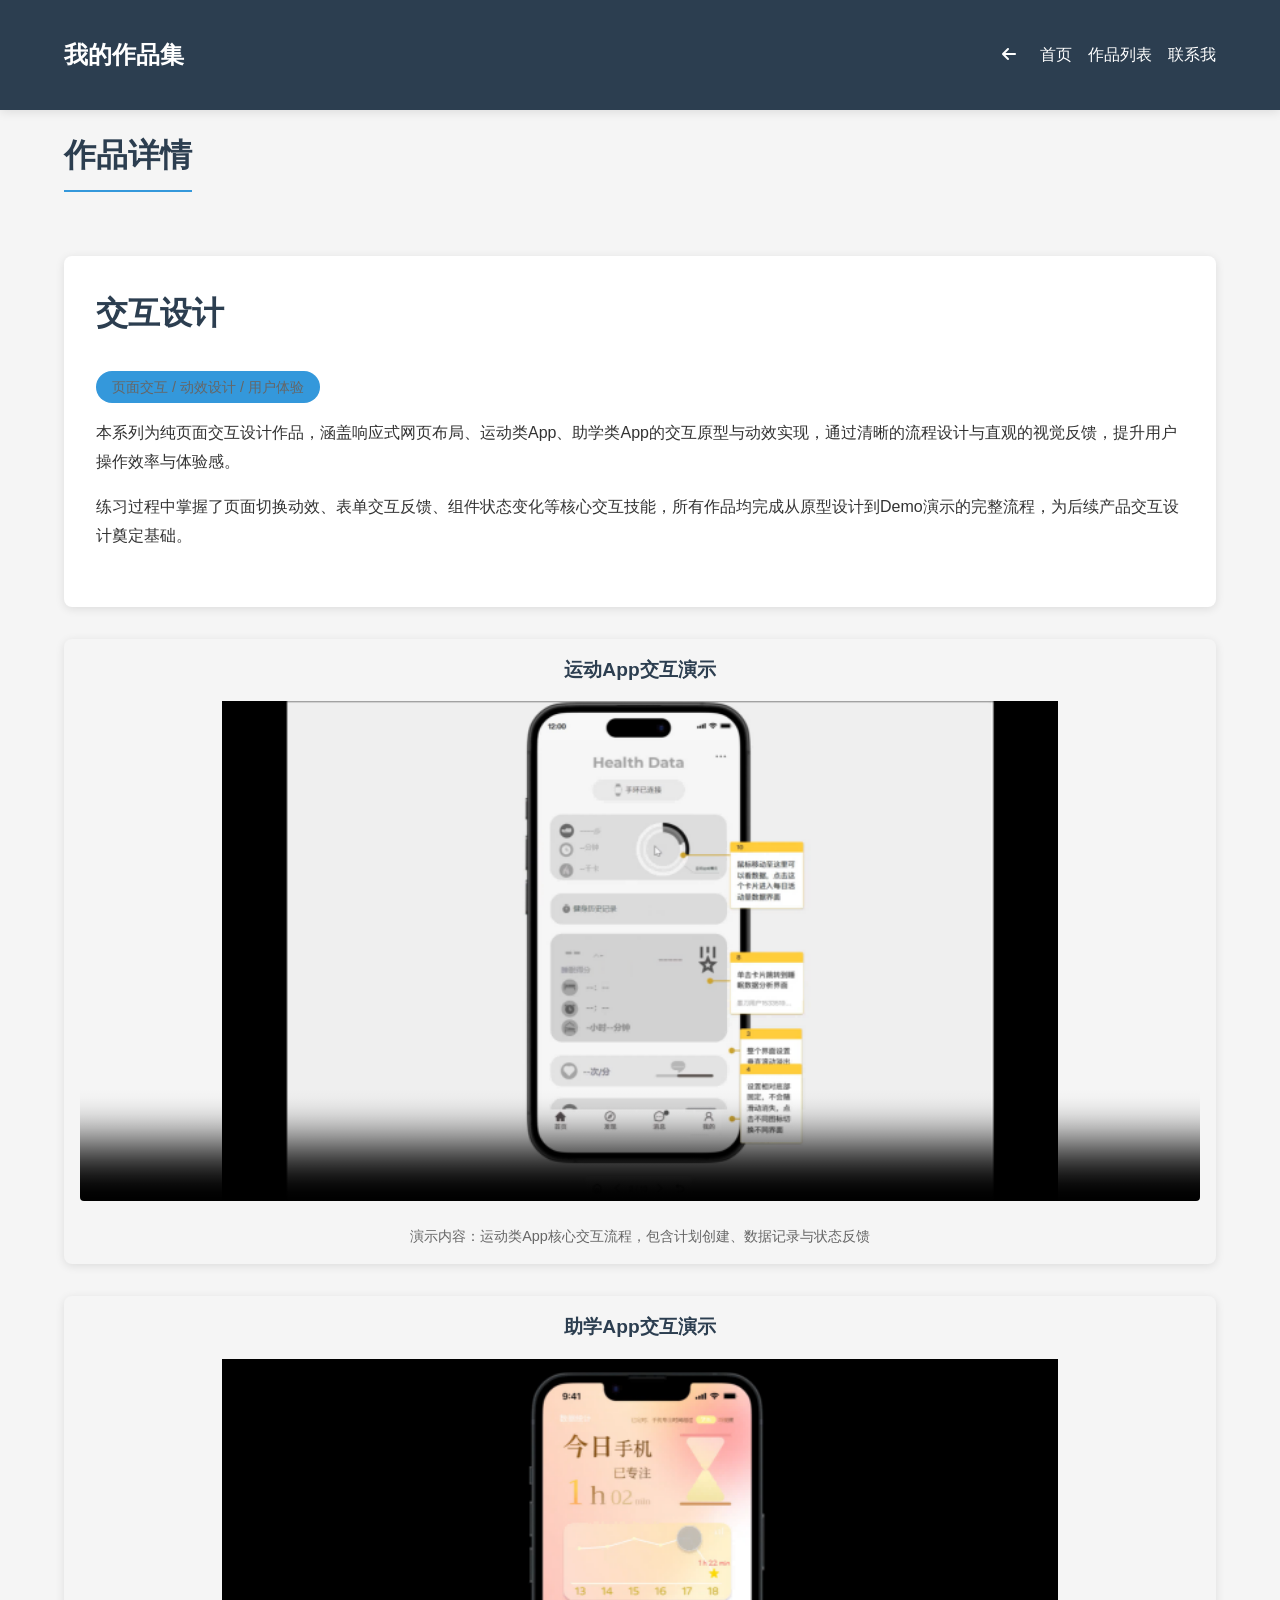
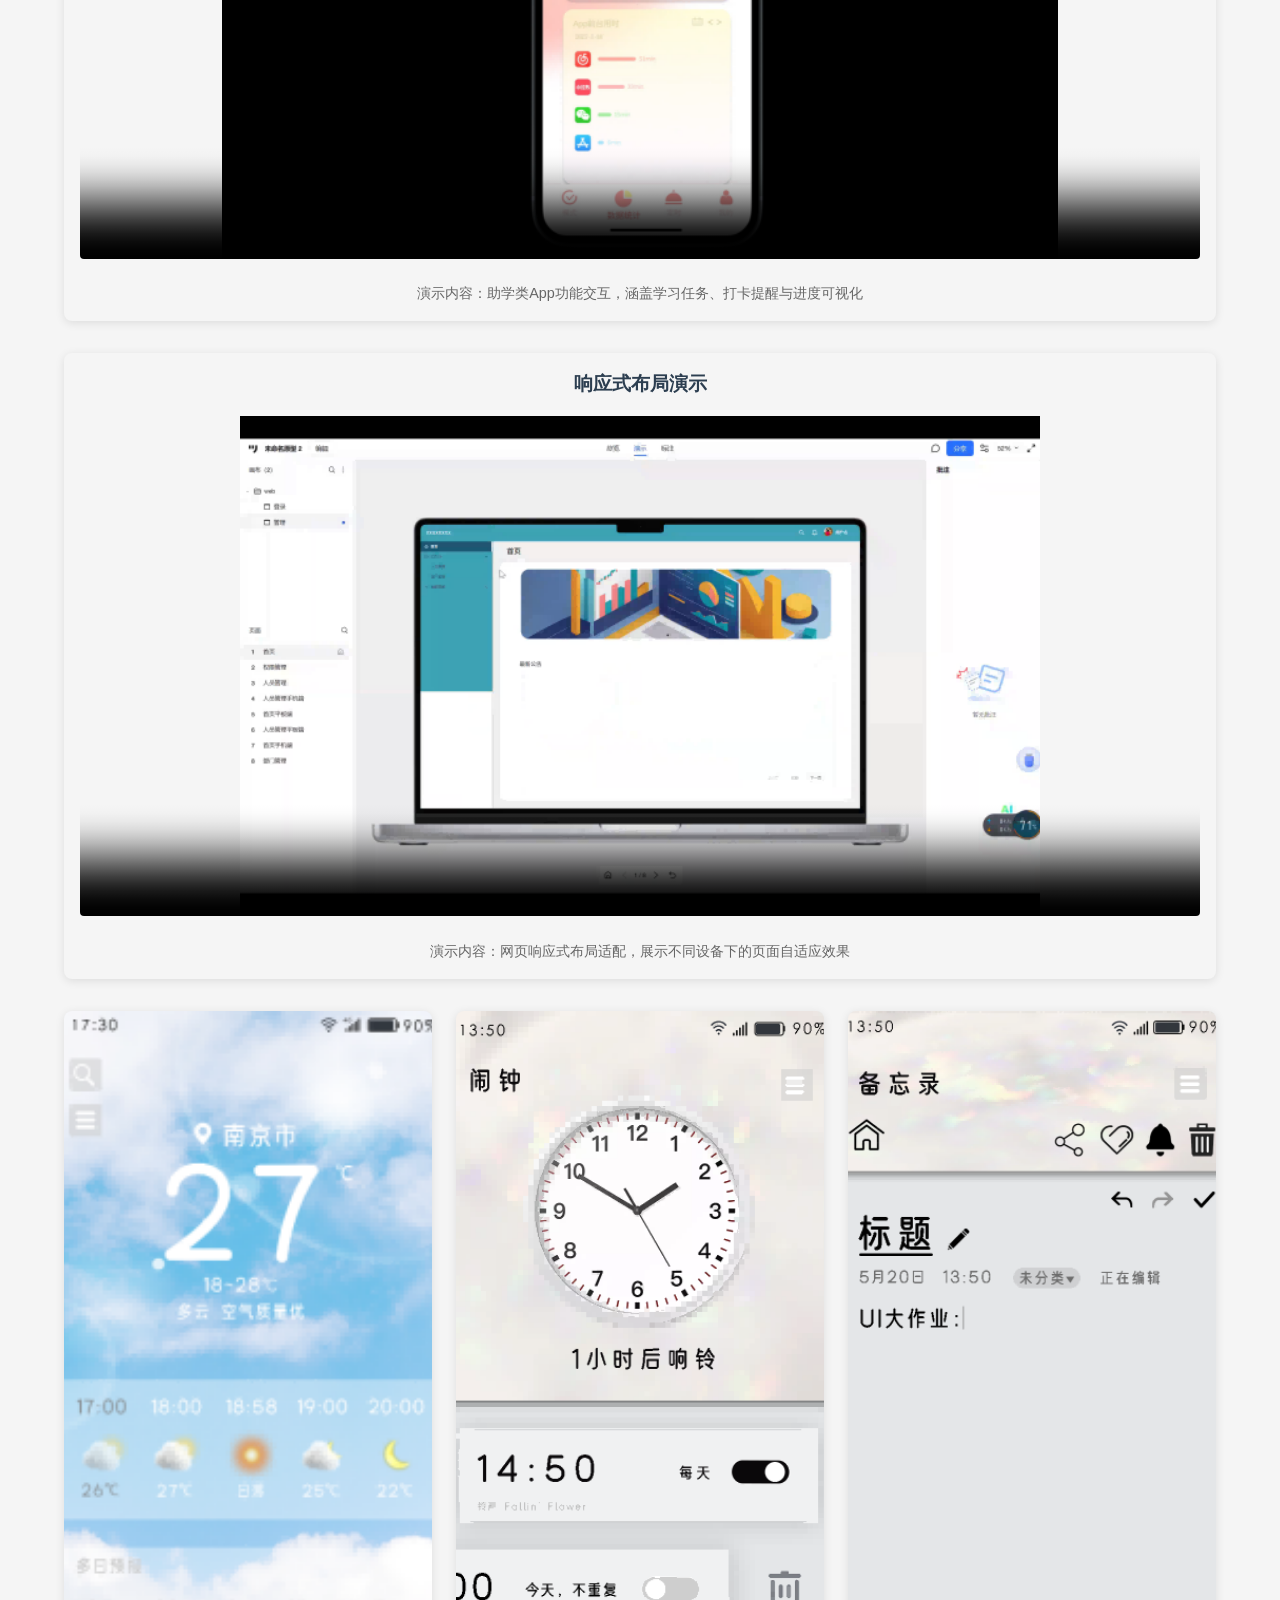
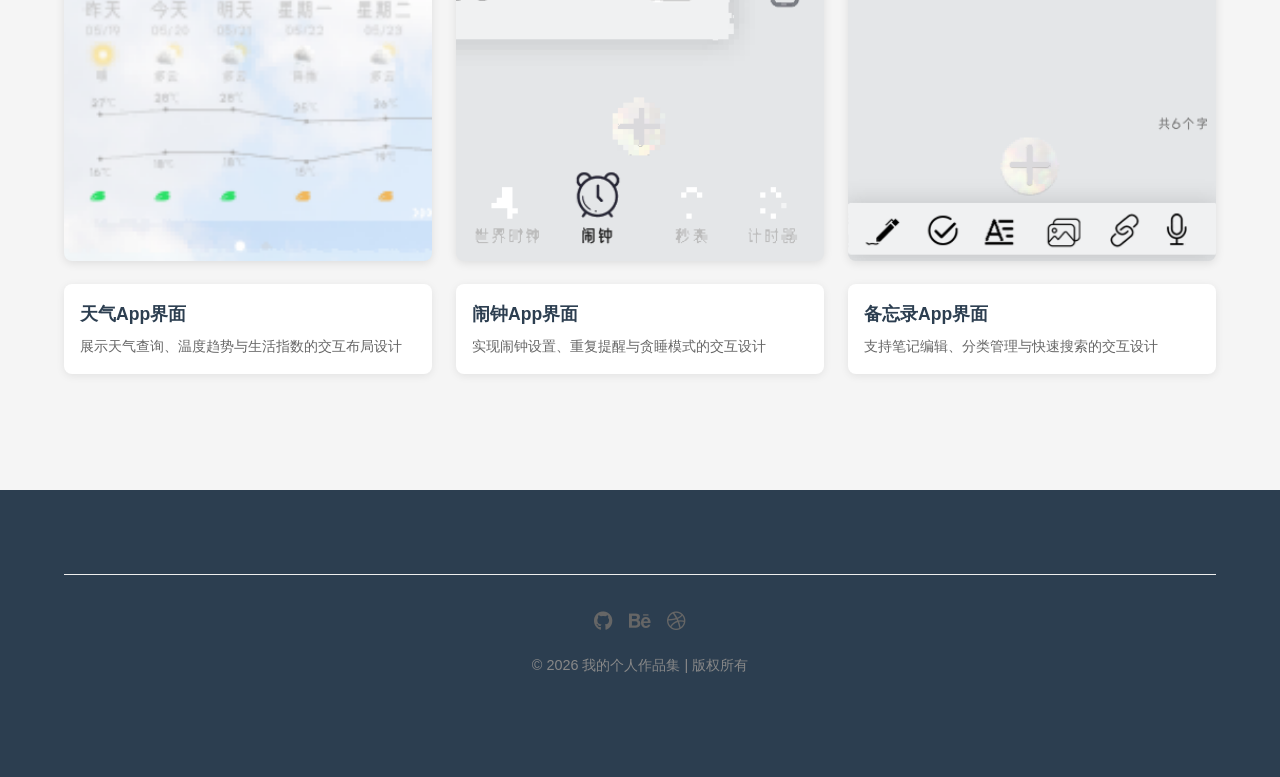
==== commit 2eaeb135: "交互设计" ====
--- a/work-detail-interaction.html
+++ b/work-detail-interaction.html
@@ -133,8 +133,8 @@
   <!-- 2. 第一个视频：运动app演示 -->
   <div class="video-container">
     <h3 class="video-title">运动App交互演示</h3>
-    <video controls>
-      <source src="/MyPortfolio/videos/运动app演示.mp4" type="video/mp4">
+    <video controls poster="jiaohusheji/运动.png" preload="none" loading="lazy">
+      <source src="运动app演示.mp4" type="video/mp4">
       您的浏览器不支持HTML5视频播放，请更换现代浏览器重试（本地文件可直接打开查看）
     </video>
     <p class="video-desc">演示内容：运动类App核心交互流程，包含计划创建、数据记录与状态反馈</p>
@@ -143,8 +143,8 @@
   <!-- 3. 第二个视频：助学app演示 -->
   <div class="video-container">
     <h3 class="video-title">助学App交互演示</h3>
-    <video controls>
-      <source src="/MyPortfolio/videos/助学app演示.mp4" type="video/mp4">
+    <video controls poster="jiaohusheji/学习.png" preload="none" loading="lazy">
+      <source src="助学app演示.mp4" type="video/mp4">
       您的浏览器不支持HTML5视频播放，请更换现代浏览器重试
     </video>
     <p class="video-desc">演示内容：助学类App功能交互，涵盖学习任务、打卡提醒与进度可视化</p>
@@ -153,8 +153,8 @@
   <!-- 4. 第三个视频：响应式布局演示（移到最后） -->
   <div class="video-container">
     <h3 class="video-title">响应式布局演示</h3>
-    <video controls>
-      <source src="/MyPortfolio/videos/响应式布局演示.mp4" type="video/mp4">
+    <video controls poster="jiaohusheji/交互.png" preload="none" loading="lazy">
+      <source src="响应式布局演示.mp4" type="video/mp4">
       您的浏览器不支持HTML5视频播放，请更换现代浏览器重试
     </video>
     <p class="video-desc">演示内容：网页响应式布局适配，展示不同设备下的页面自适应效果</p>
